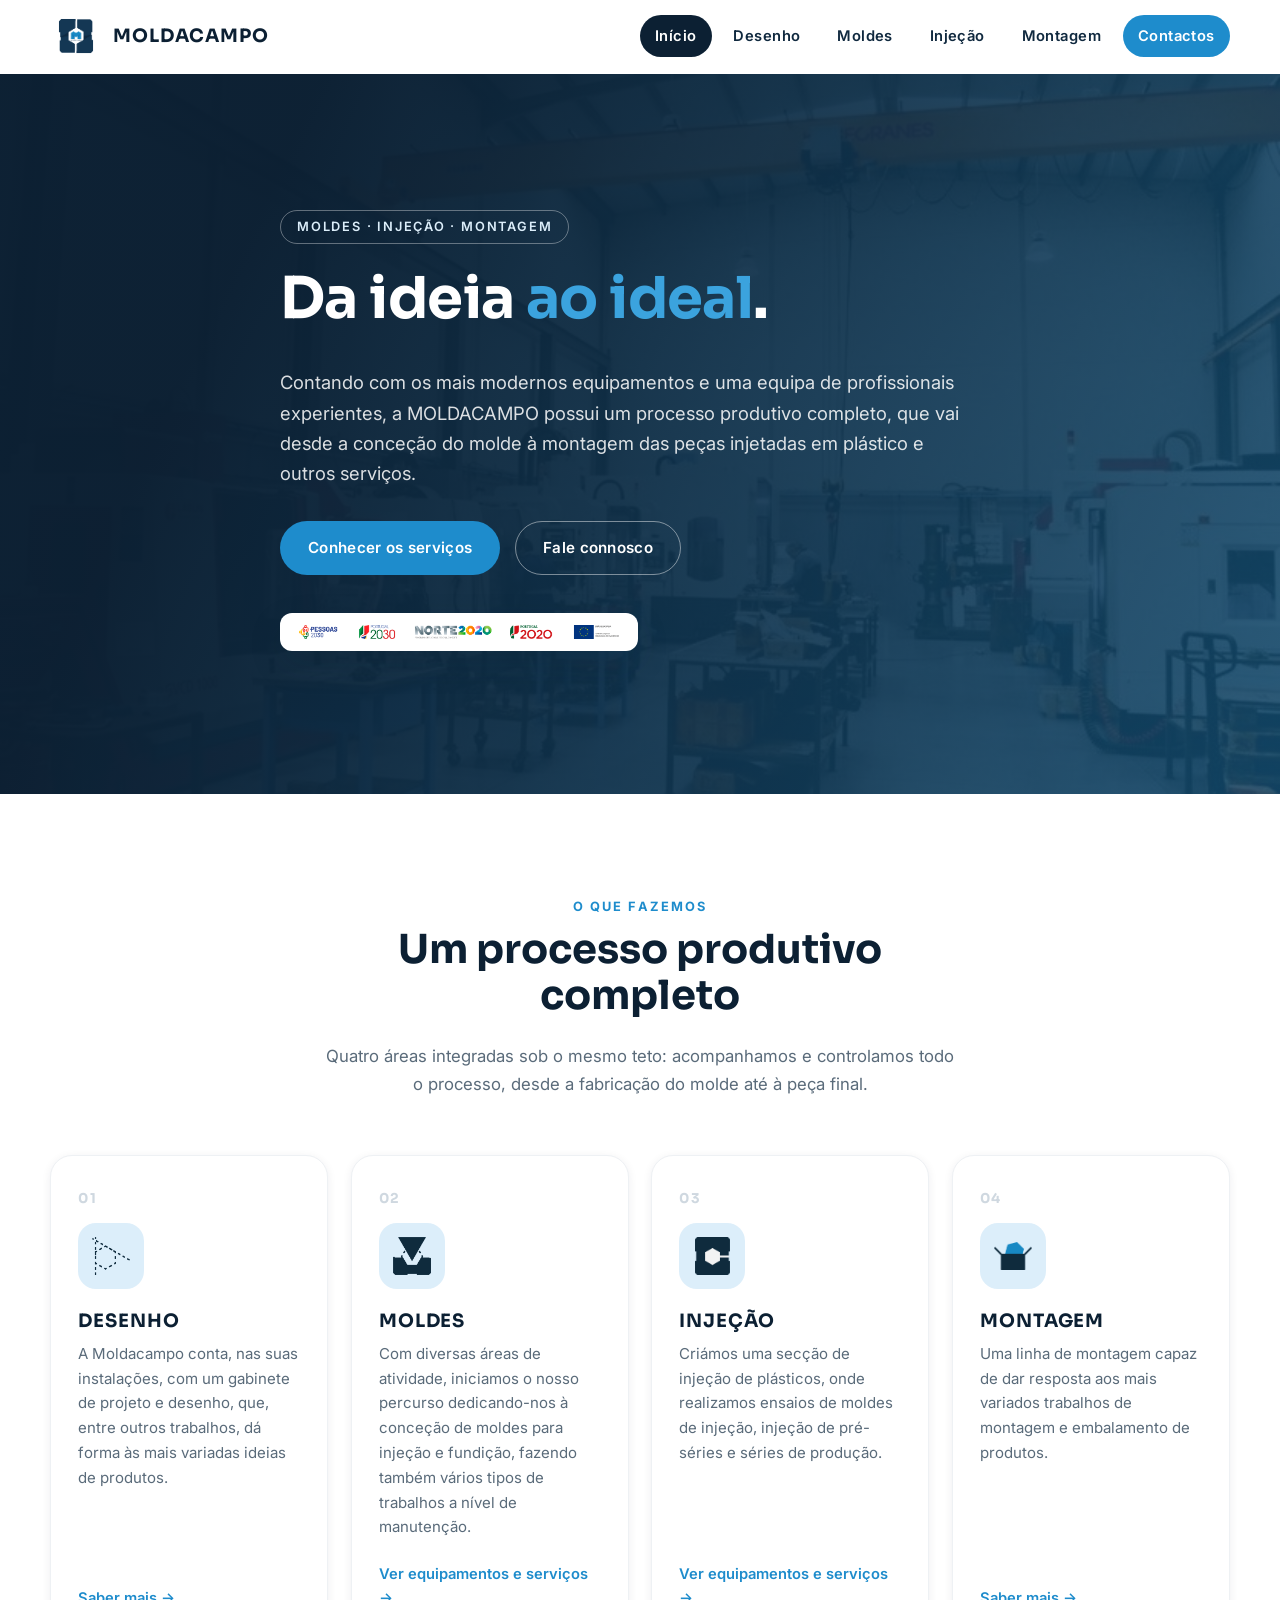
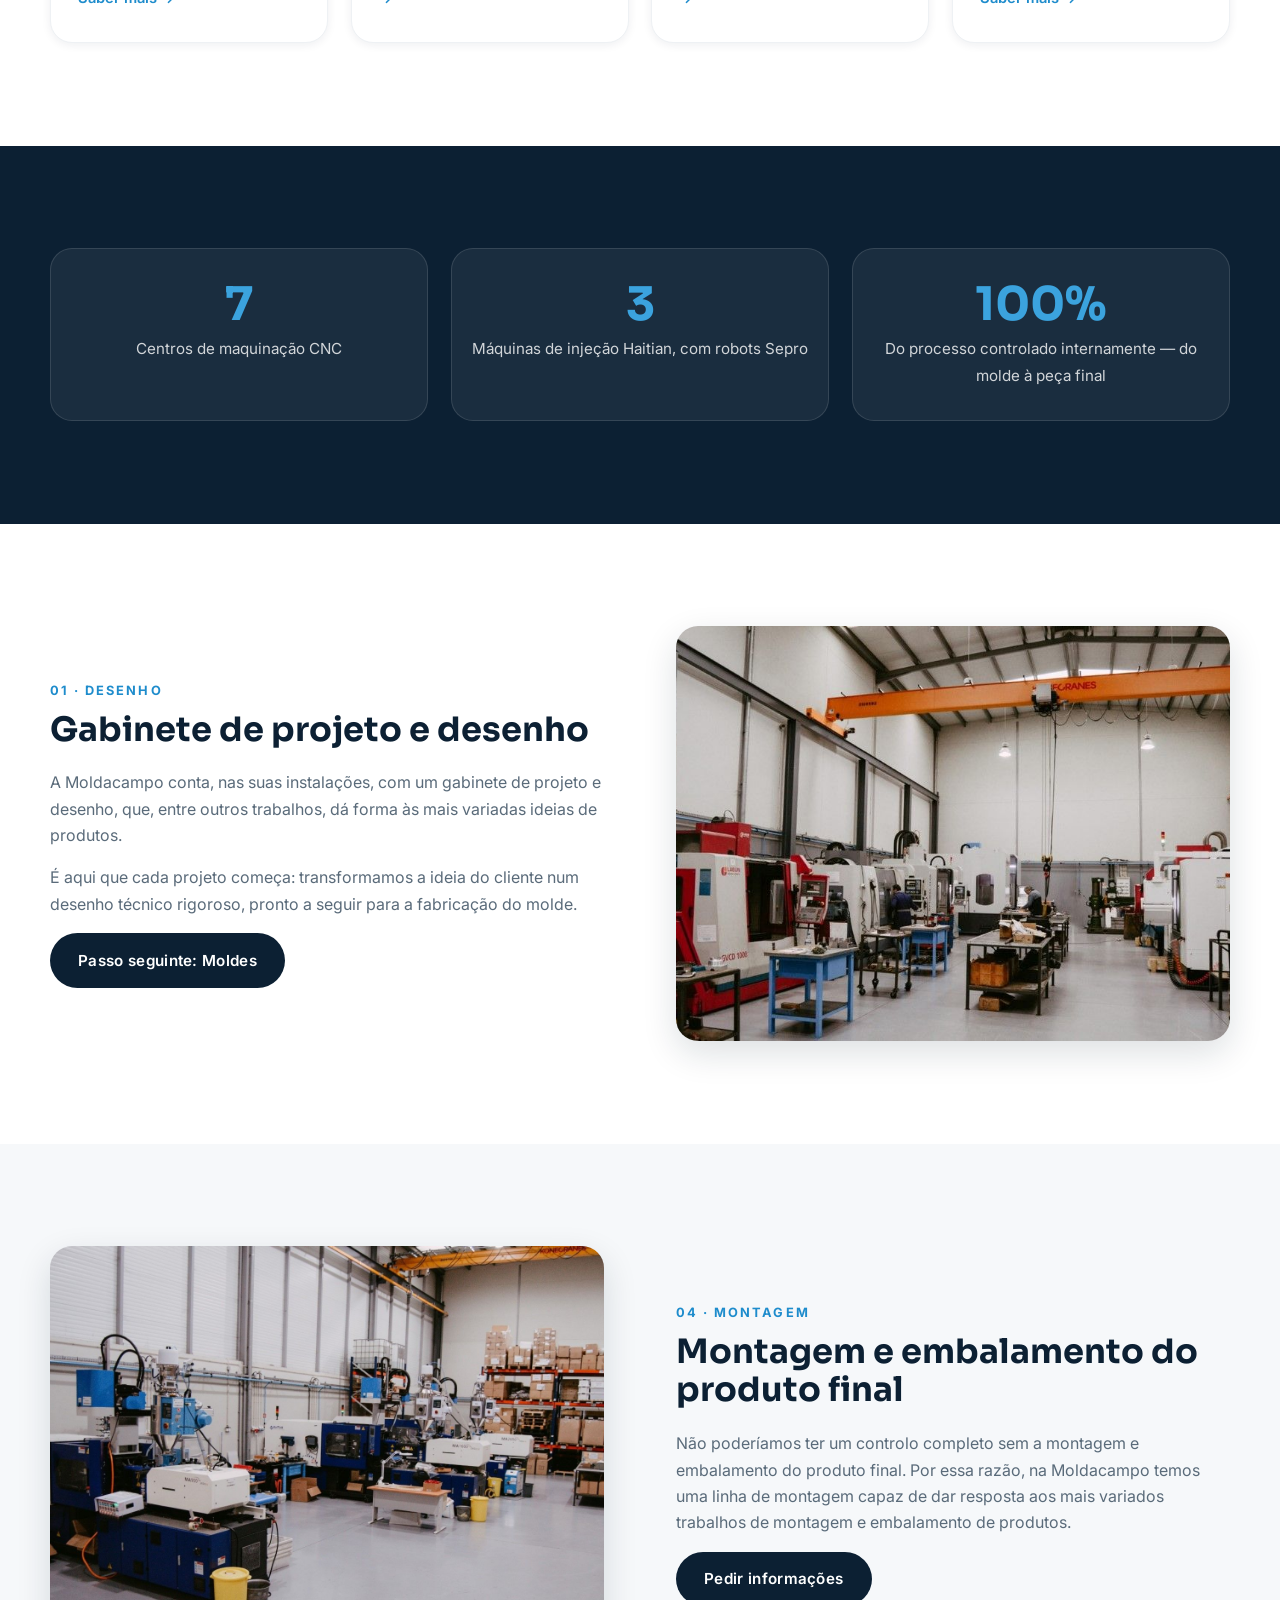
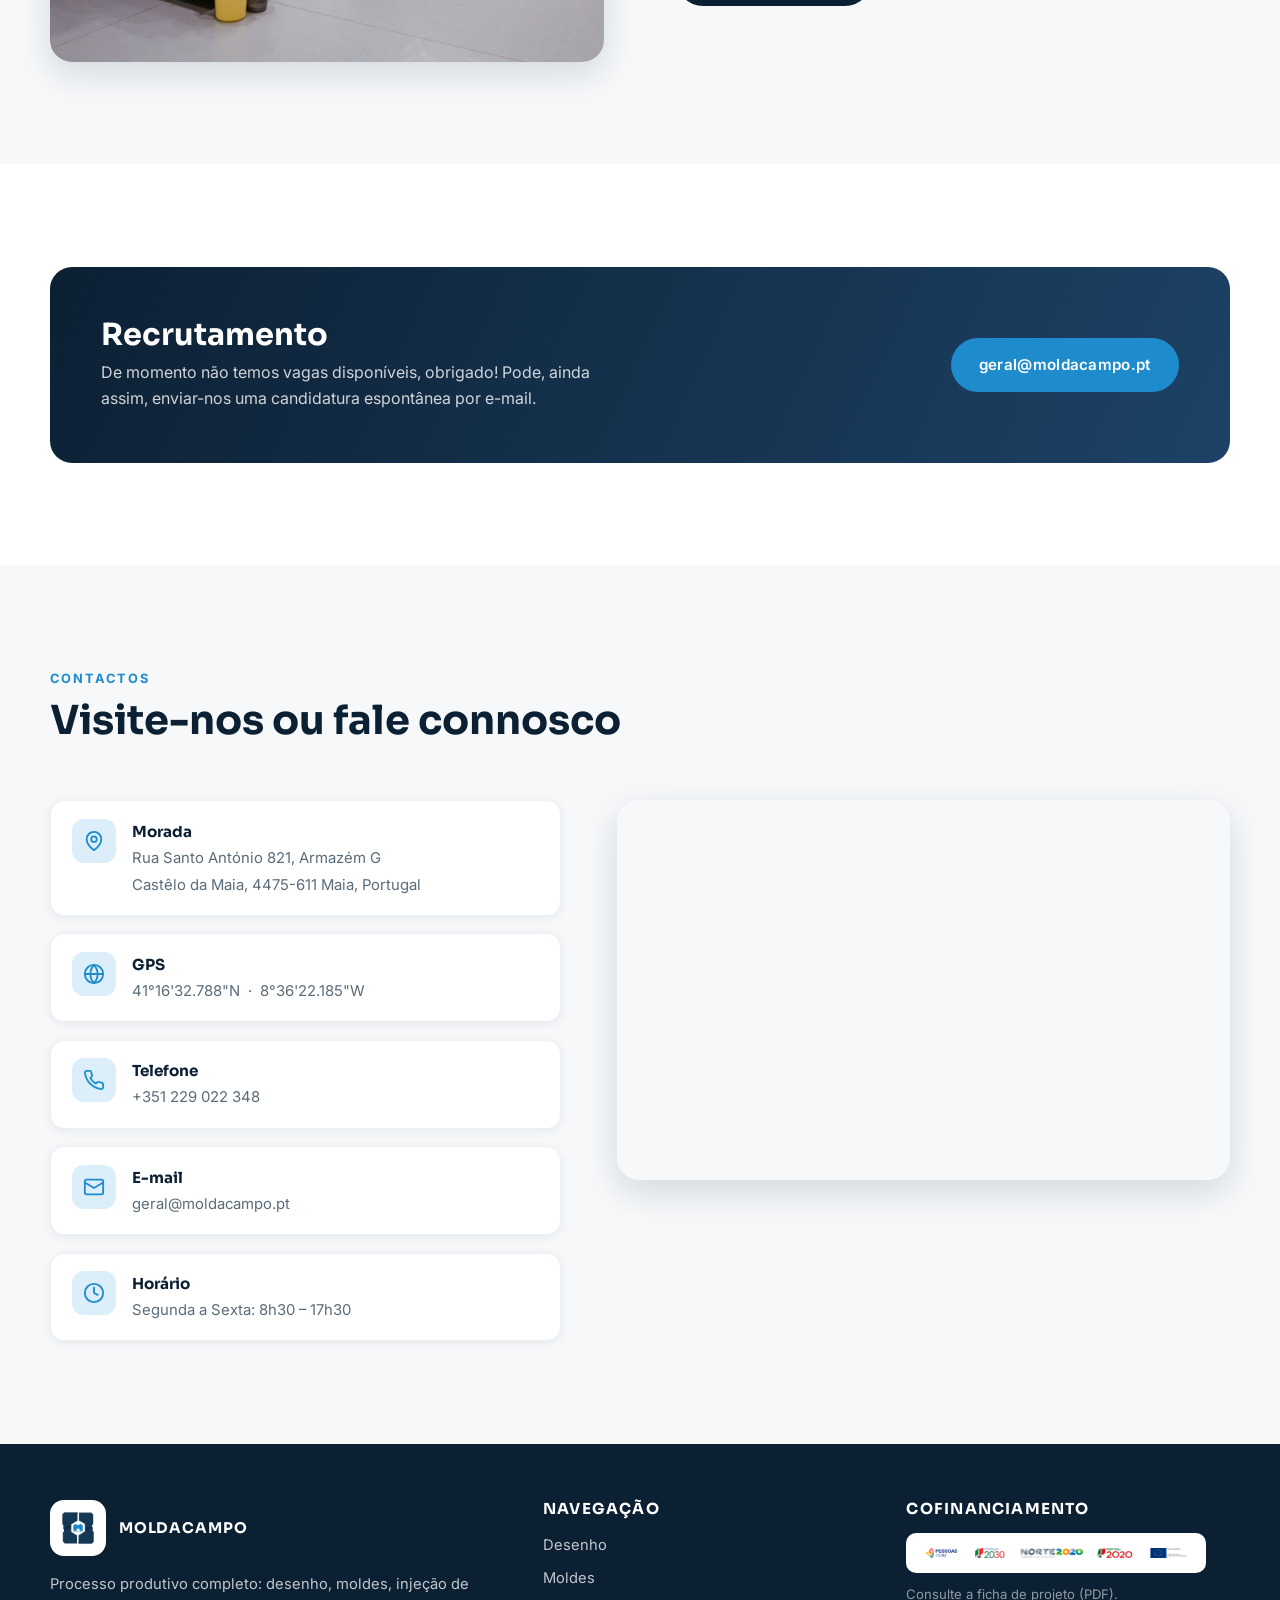
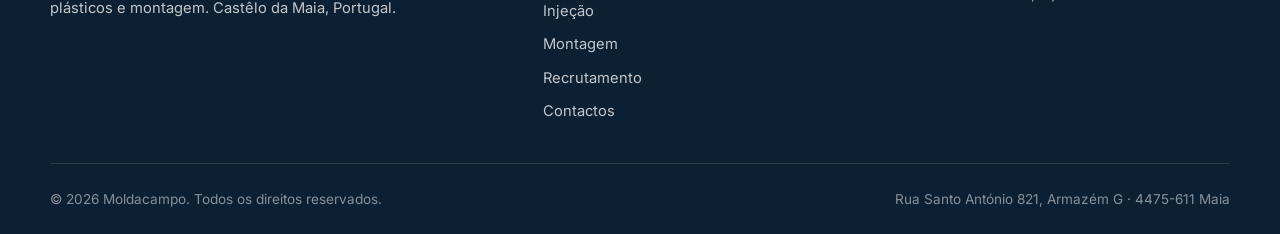
==== index.html @ 6c03815b "Versao moderna do site Moldacampo em HTML, CSS e JS Reconstrucao do site moldacampo.pt com design at" ====
<!DOCTYPE html>
<html lang="pt-PT">
<head>
    <meta charset="UTF-8">
    <meta name="viewport" content="width=device-width, initial-scale=1.0">
    <title>Moldacampo — Da Ideia ao Ideal | Moldes, Injeção de Plásticos e Montagem</title>
    <meta name="description" content="A Moldacampo possui um processo produtivo completo, que vai desde a conceção do molde à montagem das peças injetadas em plástico. Maia, Portugal.">
    <link rel="icon" type="image/png" href="assets/img/logo.png">
    <link rel="preconnect" href="https://fonts.googleapis.com">
    <link rel="preconnect" href="https://fonts.gstatic.com" crossorigin>
    <link href="https://fonts.googleapis.com/css2?family=Inter:wght@400;500;600&family=Sora:wght@600;700&display=swap" rel="stylesheet">
    <link rel="stylesheet" href="css/style.css">
</head>
<body>

<a class="skip-link" href="#conteudo">Saltar para o conteúdo</a>

<header class="site-header">
    <div class="container header-inner">
        <a class="brand" href="index.html">
            <img src="assets/img/logo.png" alt="Logótipo Moldacampo">
            <span>MOLDACAMPO</span>
        </a>

        <button class="nav-toggle" aria-expanded="false" aria-controls="menu-principal" aria-label="Abrir menu">
            <span></span><span></span><span></span>
        </button>

        <nav class="main-nav" id="menu-principal" aria-label="Navegação principal">
            <ul>
                <li><a href="index.html" class="is-active">Início</a></li>
                <li><a href="index.html#desenho">Desenho</a></li>
                <li><a href="moldes.html">Moldes</a></li>
                <li><a href="injecao.html">Injeção</a></li>
                <li><a href="index.html#montagem">Montagem</a></li>
                <li><a href="index.html#contactos" class="nav-cta">Contactos</a></li>
            </ul>
        </nav>
    </div>
</header>

<main id="conteudo">

    <!-- HERO -->
    <section class="hero hero--bg-moldes">
        <div class="container hero-inner">
            <span class="eyebrow">Moldes · Injeção · Montagem</span>
            <h1>Da ideia <span class="accent">ao ideal</span>.</h1>
            <p>Contando com os mais modernos equipamentos e uma equipa de profissionais experientes, a MOLDACAMPO possui um processo produtivo completo, que vai desde a conceção do molde à montagem das peças injetadas em plástico e outros serviços.</p>
            <div class="hero-actions">
                <a class="btn btn--primary" href="#servicos">Conhecer os serviços</a>
                <a class="btn btn--ghost" href="#contactos">Fale connosco</a>
            </div>
            <a class="hero-p2020" href="doc.pdf" target="_blank" rel="noopener">
                <img src="assets/img/portugal2020.png" alt="Portugal 2020, Norte 2020 e União Europeia — Fundo Europeu de Desenvolvimento Regional">
            </a>
        </div>
    </section>

    <!-- PILARES -->
    <section class="section" id="servicos">
        <div class="container">
            <div class="section-head center reveal">
                <span class="eyebrow">O que fazemos</span>
                <h2>Um processo produtivo completo</h2>
                <p>Quatro áreas integradas sob o mesmo teto: acompanhamos e controlamos todo o processo, desde a fabricação do molde até à peça final.</p>
            </div>

            <div class="pillars">
                <article class="pillar-card reveal">
                    <span class="pillar-num">01</span>
                    <div class="icon-wrap"><img src="assets/img/icon-desenho.png" alt=""></div>
                    <h3>Desenho</h3>
                    <p>A Moldacampo conta, nas suas instalações, com um gabinete de projeto e desenho, que, entre outros trabalhos, dá forma às mais variadas ideias de produtos.</p>
                    <a class="card-link" href="#desenho">Saber mais →</a>
                </article>

                <article class="pillar-card reveal">
                    <span class="pillar-num">02</span>
                    <div class="icon-wrap"><img src="assets/img/icon-moldes.png" alt=""></div>
                    <h3>Moldes</h3>
                    <p>Com diversas áreas de atividade, iniciamos o nosso percurso dedicando-nos à conceção de moldes para injeção e fundição, fazendo também vários tipos de trabalhos a nível de manutenção.</p>
                    <a class="card-link" href="moldes.html">Ver equipamentos e serviços →</a>
                </article>

                <article class="pillar-card reveal">
                    <span class="pillar-num">03</span>
                    <div class="icon-wrap"><img src="assets/img/icon-injecao.png" alt=""></div>
                    <h3>Injeção</h3>
                    <p>Criámos uma secção de injeção de plásticos, onde realizamos ensaios de moldes de injeção, injeção de pré-séries e séries de produção.</p>
                    <a class="card-link" href="injecao.html">Ver equipamentos e serviços →</a>
                </article>

                <article class="pillar-card reveal">
                    <span class="pillar-num">04</span>
                    <div class="icon-wrap"><img src="assets/img/icon-montagem.png" alt=""></div>
                    <h3>Montagem</h3>
                    <p>Uma linha de montagem capaz de dar resposta aos mais variados trabalhos de montagem e embalamento de produtos.</p>
                    <a class="card-link" href="#montagem">Saber mais →</a>
                </article>
            </div>
        </div>
    </section>

    <!-- NÚMEROS -->
    <section class="section section--navy">
        <div class="container">
            <div class="stats">
                <div class="stat reveal">
                    <span class="num">7</span>
                    <span class="label">Centros de maquinação CNC</span>
                </div>
                <div class="stat reveal">
                    <span class="num">3</span>
                    <span class="label">Máquinas de injeção Haitian, com robots Sepro</span>
                </div>
                <div class="stat reveal">
                    <span class="num">100%</span>
                    <span class="label">Do processo controlado internamente — do molde à peça final</span>
                </div>
            </div>
        </div>
    </section>

    <!-- DESENHO -->
    <section class="section" id="desenho">
        <div class="container split">
            <div class="split-content reveal">
                <span class="eyebrow">01 · Desenho</span>
                <h2>Gabinete de projeto e desenho</h2>
                <p>A Moldacampo conta, nas suas instalações, com um gabinete de projeto e desenho, que, entre outros trabalhos, dá forma às mais variadas ideias de produtos.</p>
                <p>É aqui que cada projeto começa: transformamos a ideia do cliente num desenho técnico rigoroso, pronto a seguir para a fabricação do molde.</p>
                <a class="btn btn--dark" href="moldes.html">Passo seguinte: Moldes</a>
            </div>
            <div class="split-media reveal">
                <img src="assets/img/fotomoldes.jpg" alt="Interior das instalações da Moldacampo, com centros de maquinação CNC">
            </div>
        </div>
    </section>

    <!-- MONTAGEM -->
    <section class="section section--grey" id="montagem">
        <div class="container split reverse">
            <div class="split-media reveal">
                <img src="assets/img/fotoinjecao.jpg" alt="Área de injeção e montagem da Moldacampo, com máquinas de injeção e zona de embalamento">
            </div>
            <div class="split-content reveal">
                <span class="eyebrow">04 · Montagem</span>
                <h2>Montagem e embalamento do produto final</h2>
                <p>Não poderíamos ter um controlo completo sem a montagem e embalamento do produto final. Por essa razão, na Moldacampo temos uma linha de montagem capaz de dar resposta aos mais variados trabalhos de montagem e embalamento de produtos.</p>
                <a class="btn btn--dark" href="#contactos">Pedir informações</a>
            </div>
        </div>
    </section>

    <!-- RECRUTAMENTO -->
    <section class="section" id="recrutamento">
        <div class="container">
            <div class="recruit-box reveal">
                <div>
                    <h2>Recrutamento</h2>
                    <p>De momento não temos vagas disponíveis, obrigado! Pode, ainda assim, enviar-nos uma candidatura espontânea por e-mail.</p>
                </div>
                <a class="btn btn--primary" href="mailto:geral@moldacampo.pt">geral@moldacampo.pt</a>
            </div>
        </div>
    </section>

    <!-- CONTACTOS -->
    <section class="section section--grey" id="contactos">
        <div class="container">
            <div class="section-head reveal">
                <span class="eyebrow">Contactos</span>
                <h2>Visite-nos ou fale connosco</h2>
            </div>

            <div class="contact-grid">
                <ul class="contact-list">
                    <li class="contact-item reveal">
                        <span class="ico" aria-hidden="true">
                            <svg viewBox="0 0 24 24" fill="none" stroke="currentColor" stroke-width="2" stroke-linecap="round" stroke-linejoin="round"><path d="M20 10c0 6-8 12-8 12s-8-6-8-12a8 8 0 0 1 16 0Z"/><circle cx="12" cy="10" r="3"/></svg>
                        </span>
                        <div>
                            <strong>Morada</strong>
                            <span>Rua Santo António 821, Armazém G<br>Castêlo da Maia, 4475-611 Maia, Portugal</span>
                        </div>
                    </li>
                    <li class="contact-item reveal">
                        <span class="ico" aria-hidden="true">
                            <svg viewBox="0 0 24 24" fill="none" stroke="currentColor" stroke-width="2" stroke-linecap="round" stroke-linejoin="round"><circle cx="12" cy="12" r="10"/><path d="M12 2a15.3 15.3 0 0 1 4 10 15.3 15.3 0 0 1-4 10 15.3 15.3 0 0 1-4-10 15.3 15.3 0 0 1 4-10Z"/><path d="M2 12h20"/></svg>
                        </span>
                        <div>
                            <strong>GPS</strong>
                            <span>41°16'32.788"N &nbsp;·&nbsp; 8°36'22.185"W</span>
                        </div>
                    </li>
                    <li class="contact-item reveal">
                        <span class="ico" aria-hidden="true">
                            <svg viewBox="0 0 24 24" fill="none" stroke="currentColor" stroke-width="2" stroke-linecap="round" stroke-linejoin="round"><path d="M22 16.92v3a2 2 0 0 1-2.18 2 19.79 19.79 0 0 1-8.63-3.07 19.5 19.5 0 0 1-6-6 19.79 19.79 0 0 1-3.07-8.67A2 2 0 0 1 4.11 2h3a2 2 0 0 1 2 1.72c.13.96.36 1.9.7 2.81a2 2 0 0 1-.45 2.11L8.09 9.91a16 16 0 0 0 6 6l1.27-1.27a2 2 0 0 1 2.11-.45c.91.34 1.85.57 2.81.7A2 2 0 0 1 22 16.92Z"/></svg>
                        </span>
                        <div>
                            <strong>Telefone</strong>
                            <a href="tel:+351229022348">+351 229 022 348</a>
                        </div>
                    </li>
                    <li class="contact-item reveal">
                        <span class="ico" aria-hidden="true">
                            <svg viewBox="0 0 24 24" fill="none" stroke="currentColor" stroke-width="2" stroke-linecap="round" stroke-linejoin="round"><rect x="2" y="4" width="20" height="16" rx="2"/><path d="m22 7-10 6L2 7"/></svg>
                        </span>
                        <div>
                            <strong>E-mail</strong>
                            <a href="mailto:geral@moldacampo.pt">geral@moldacampo.pt</a>
                        </div>
                    </li>
                    <li class="contact-item reveal">
                        <span class="ico" aria-hidden="true">
                            <svg viewBox="0 0 24 24" fill="none" stroke="currentColor" stroke-width="2" stroke-linecap="round" stroke-linejoin="round"><circle cx="12" cy="12" r="10"/><path d="M12 6v6l4 2"/></svg>
                        </span>
                        <div>
                            <strong>Horário</strong>
                            <span>Segunda a Sexta: 8h30 – 17h30</span>
                        </div>
                    </li>
                </ul>

                <div class="map-wrap reveal">
                    <iframe
                        src="https://www.google.com/maps?q=41.275774,-8.606163&z=16&output=embed"
                        title="Mapa com a localização da Moldacampo, em Castêlo da Maia"
                        loading="lazy"
                        referrerpolicy="no-referrer-when-downgrade"
                        allowfullscreen></iframe>
                </div>
            </div>
        </div>
    </section>

</main>

<footer class="site-footer">
    <div class="container">
        <div class="footer-grid">
            <div>
                <div class="footer-brand">
                    <img src="assets/img/logo.png" alt="Logótipo Moldacampo">
                    <span>MOLDACAMPO</span>
                </div>
                <p>Processo produtivo completo: desenho, moldes, injeção de plásticos e montagem. Castêlo da Maia, Portugal.</p>
            </div>

            <div>
                <h4>Navegação</h4>
                <ul>
                    <li><a href="index.html#desenho">Desenho</a></li>
                    <li><a href="moldes.html">Moldes</a></li>
                    <li><a href="injecao.html">Injeção</a></li>
                    <li><a href="index.html#montagem">Montagem</a></li>
                    <li><a href="index.html#recrutamento">Recrutamento</a></li>
                    <li><a href="index.html#contactos">Contactos</a></li>
                </ul>
            </div>

            <div class="footer-p2020">
                <h4>Cofinanciamento</h4>
                <a href="doc.pdf" target="_blank" rel="noopener">
                    <img src="assets/img/portugal2020.png" alt="Portugal 2020, Norte 2020 e União Europeia — Fundo Europeu de Desenvolvimento Regional">
                </a>
                <p>Consulte a ficha de projeto (PDF).</p>
            </div>
        </div>

        <div class="footer-bottom">
            <span>© <span id="ano">2026</span> Moldacampo. Todos os direitos reservados.</span>
            <span>Rua Santo António 821, Armazém G · 4475-611 Maia</span>
        </div>
    </div>
</footer>

<script src="js/main.js"></script>
</body>
</html>
---- css/style.css ----
/* ============================================================
   MOLDACAMPO — style.css
   Paleta baseada no logótipo: azul-marinho + azul
   ============================================================ */

:root {
    --navy-900: #0c2033;
    --navy-800: #10293f;
    --navy-700: #16344e;
    --navy-600: #1d4266;
    --blue-500: #1e8ccc;
    --blue-400: #3ba3de;
    --blue-100: #dceefa;
    --grey-50: #f6f8fa;
    --grey-100: #eef1f4;
    --grey-300: #cfd8e0;
    --grey-600: #5a6b7a;
    --white: #ffffff;

    --font-body: "Inter", system-ui, -apple-system, "Segoe UI", sans-serif;
    --font-heading: "Sora", var(--font-body);

    --container: 1180px;
    --radius: 14px;
    --radius-lg: 22px;
    --shadow-sm: 0 2px 10px rgba(12, 32, 51, 0.07);
    --shadow-md: 0 12px 34px rgba(12, 32, 51, 0.14);
    --transition: 0.25s ease;
}

*, *::before, *::after { box-sizing: border-box; }

html { scroll-behavior: smooth; }

body {
    margin: 0;
    font-family: var(--font-body);
    font-size: 1rem;
    line-height: 1.65;
    color: var(--navy-800);
    background: var(--white);
    -webkit-font-smoothing: antialiased;
}

img { max-width: 100%; display: block; }

a { color: var(--blue-500); text-decoration: none; }

h1, h2, h3, h4 {
    font-family: var(--font-heading);
    line-height: 1.15;
    margin: 0 0 0.6em;
    color: var(--navy-900);
    font-weight: 700;
}

p { margin: 0 0 1em; }

.container {
    width: min(var(--container), 100% - 2.5rem);
    margin-inline: auto;
}

/* Acessibilidade */
.skip-link {
    position: absolute;
    inset-block-start: -100px;
    inset-inline-start: 1rem;
    background: var(--navy-900);
    color: var(--white);
    padding: 0.6rem 1.2rem;
    border-radius: 0 0 10px 10px;
    z-index: 200;
    transition: var(--transition);
}
.skip-link:focus { inset-block-start: 0; }

.visually-hidden {
    position: absolute;
    width: 1px; height: 1px;
    margin: -1px; padding: 0;
    overflow: hidden;
    clip: rect(0 0 0 0);
    white-space: nowrap;
    border: 0;
}

/* ============================================================
   Header
   ============================================================ */
.site-header {
    position: sticky;
    inset-block-start: 0;
    z-index: 100;
    background: rgba(255, 255, 255, 0.92);
    backdrop-filter: blur(12px);
    -webkit-backdrop-filter: blur(12px);
    border-block-end: 1px solid transparent;
    transition: var(--transition);
}
.site-header.is-scrolled {
    border-block-end-color: var(--grey-100);
    box-shadow: var(--shadow-sm);
}

.header-inner {
    display: flex;
    align-items: center;
    justify-content: space-between;
    gap: 1.5rem;
    padding-block: 0.65rem;
}

.brand {
    display: flex;
    align-items: center;
    gap: 0.7rem;
    font-family: var(--font-heading);
    font-weight: 700;
    font-size: 1.15rem;
    letter-spacing: 0.06em;
    color: var(--navy-900);
}
.brand img { width: 52px; height: 52px; }

.main-nav ul {
    display: flex;
    align-items: center;
    gap: 0.4rem;
    list-style: none;
    margin: 0;
    padding: 0;
}

.main-nav a {
    display: block;
    padding: 0.55rem 0.95rem;
    border-radius: 999px;
    font-weight: 600;
    font-size: 0.92rem;
    letter-spacing: 0.03em;
    color: var(--navy-800);
    transition: var(--transition);
}
.main-nav a:hover { background: var(--grey-100); color: var(--navy-900); }
.main-nav a.is-active { background: var(--navy-900); color: var(--white); }
.main-nav a.nav-cta {
    background: var(--blue-500);
    color: var(--white);
}
.main-nav a.nav-cta:hover { background: var(--blue-400); }

.nav-toggle {
    display: none;
    flex-direction: column;
    justify-content: center;
    gap: 5px;
    width: 44px;
    height: 44px;
    padding: 0 10px;
    background: none;
    border: 1px solid var(--grey-300);
    border-radius: 10px;
    cursor: pointer;
}
.nav-toggle span {
    display: block;
    height: 2px;
    background: var(--navy-900);
    border-radius: 2px;
    transition: var(--transition);
}
.nav-toggle[aria-expanded="true"] span:nth-child(1) { transform: translateY(7px) rotate(45deg); }
.nav-toggle[aria-expanded="true"] span:nth-child(2) { opacity: 0; }
.nav-toggle[aria-expanded="true"] span:nth-child(3) { transform: translateY(-7px) rotate(-45deg); }

/* ============================================================
   Hero
   ============================================================ */
.hero {
    position: relative;
    color: var(--white);
    background: var(--navy-900);
    overflow: hidden;
}
.hero::before {
    content: "";
    position: absolute;
    inset: 0;
    background-size: cover;
    background-position: center;
    opacity: 0.22;
}
.hero--bg-moldes::before { background-image: url("../assets/img/fotomoldes.jpg"); }
.hero--bg-injecao::before { background-image: url("../assets/img/fotoinjecao.jpg"); }
.hero::after {
    content: "";
    position: absolute;
    inset: 0;
    background: linear-gradient(115deg, rgba(12, 32, 51, 0.96) 20%, rgba(30, 140, 204, 0.35) 100%);
}

.hero-inner {
    position: relative;
    z-index: 1;
    padding-block: clamp(4.5rem, 12vw, 8.5rem);
    max-width: 720px;
}

.hero .eyebrow {
    display: inline-block;
    padding: 0.35rem 1rem;
    border: 1px solid rgba(255, 255, 255, 0.35);
    border-radius: 999px;
    font-size: 0.8rem;
    font-weight: 600;
    letter-spacing: 0.14em;
    text-transform: uppercase;
    color: var(--blue-100);
    margin-block-end: 1.4rem;
}

.hero h1 {
    color: var(--white);
    font-size: clamp(2.2rem, 5.5vw, 3.6rem);
    letter-spacing: -0.01em;
}
.hero h1 .accent { color: var(--blue-400); }

.hero p {
    font-size: clamp(1rem, 1.6vw, 1.15rem);
    color: rgba(255, 255, 255, 0.85);
    max-width: 58ch;
}

.hero-actions {
    display: flex;
    flex-wrap: wrap;
    gap: 0.9rem;
    margin-block-start: 2rem;
}

.hero-p2020 {
    display: inline-block;
    margin-block-start: 2.4rem;
    background: var(--white);
    padding: 0.75rem 1.2rem;
    border-radius: 12px;
    box-shadow: var(--shadow-md);
    transition: var(--transition);
}
.hero-p2020:hover { transform: translateY(-2px); }
.hero-p2020 img { width: 320px; max-width: 100%; }

/* Hero interno (subpáginas) */
.hero--sub .hero-inner { padding-block: clamp(3.5rem, 9vw, 6rem); }

/* Botões */
.btn {
    display: inline-flex;
    align-items: center;
    gap: 0.5rem;
    padding: 0.85rem 1.7rem;
    border-radius: 999px;
    font-weight: 600;
    font-size: 0.95rem;
    letter-spacing: 0.02em;
    transition: var(--transition);
    border: 1px solid transparent;
}
.btn--primary { background: var(--blue-500); color: var(--white); }
.btn--primary:hover { background: var(--blue-400); transform: translateY(-2px); }
.btn--ghost {
    border-color: rgba(255, 255, 255, 0.45);
    color: var(--white);
}
.btn--ghost:hover { background: rgba(255, 255, 255, 0.12); }
.btn--dark { background: var(--navy-900); color: var(--white); }
.btn--dark:hover { background: var(--navy-700); transform: translateY(-2px); }

/* ============================================================
   Secções
   ============================================================ */
.section { padding-block: clamp(3.5rem, 8vw, 6.5rem); }
.section--grey { background: var(--grey-50); }
.section--navy { background: var(--navy-900); color: var(--white); }
.section--navy h2, .section--navy h3 { color: var(--white); }

.section-head {
    max-width: 640px;
    margin-block-end: clamp(2rem, 5vw, 3.5rem);
}
.section-head.center { margin-inline: auto; text-align: center; }

.section-head .eyebrow {
    display: block;
    font-size: 0.8rem;
    font-weight: 700;
    letter-spacing: 0.16em;
    text-transform: uppercase;
    color: var(--blue-500);
    margin-block-end: 0.6rem;
}

.section-head h2 { font-size: clamp(1.7rem, 3.6vw, 2.5rem); }
.section-head p { color: var(--grey-600); font-size: 1.05rem; }
.section--navy .section-head p { color: rgba(255, 255, 255, 0.75); }

/* ============================================================
   Pilares (Da Ideia ao Ideal)
   ============================================================ */
.pillars {
    display: grid;
    grid-template-columns: repeat(4, 1fr);
    gap: 1.4rem;
}

.pillar-card {
    display: flex;
    flex-direction: column;
    background: var(--white);
    border: 1px solid var(--grey-100);
    border-radius: var(--radius-lg);
    padding: 2rem 1.7rem;
    box-shadow: var(--shadow-sm);
    transition: var(--transition);
}
.pillar-card:hover {
    transform: translateY(-6px);
    box-shadow: var(--shadow-md);
    border-color: var(--blue-100);
}

.pillar-card .icon-wrap {
    display: grid;
    place-items: center;
    width: 66px;
    height: 66px;
    border-radius: 18px;
    background: var(--blue-100);
    margin-block-end: 1.3rem;
}
.pillar-card .icon-wrap img { width: 38px; height: 38px; object-fit: contain; }

.pillar-card h3 {
    font-size: 1.15rem;
    letter-spacing: 0.05em;
    text-transform: uppercase;
}

.pillar-card p {
    font-size: 0.94rem;
    color: var(--grey-600);
    flex-grow: 1;
}

.pillar-card .card-link {
    font-weight: 600;
    font-size: 0.92rem;
    color: var(--blue-500);
    margin-block-start: 0.4rem;
}
.pillar-card .card-link:hover { color: var(--navy-900); }

.pillar-num {
    font-family: var(--font-heading);
    font-size: 0.85rem;
    font-weight: 700;
    color: var(--grey-300);
    letter-spacing: 0.1em;
    margin-block-end: 0.8rem;
}

/* ============================================================
   Split (texto + imagem)
   ============================================================ */
.split {
    display: grid;
    grid-template-columns: 1fr 1fr;
    gap: clamp(2rem, 6vw, 4.5rem);
    align-items: center;
}
.split.reverse .split-media { order: -1; }

.split-media {
    border-radius: var(--radius-lg);
    overflow: hidden;
    box-shadow: var(--shadow-md);
}
.split-media img {
    width: 100%;
    height: 100%;
    object-fit: cover;
    aspect-ratio: 4 / 3;
}
.split-media--contain {
    background: var(--white);
    border: 1px solid var(--grey-100);
    padding: 1.5rem;
    box-shadow: var(--shadow-sm);
}
.split-media--contain img { object-fit: contain; aspect-ratio: auto; }

.split-content .eyebrow {
    display: block;
    font-size: 0.8rem;
    font-weight: 700;
    letter-spacing: 0.16em;
    text-transform: uppercase;
    color: var(--blue-500);
    margin-block-end: 0.6rem;
}
.split-content h2, .split-content h3 { font-size: clamp(1.5rem, 3vw, 2.1rem); }
.split-content p { color: var(--grey-600); }

/* ============================================================
   Números / destaques
   ============================================================ */
.stats {
    display: grid;
    grid-template-columns: repeat(3, 1fr);
    gap: 1.4rem;
    text-align: center;
}

.stat {
    padding: 2rem 1.2rem;
    border-radius: var(--radius-lg);
    background: rgba(255, 255, 255, 0.06);
    border: 1px solid rgba(255, 255, 255, 0.12);
}
.stat .num {
    font-family: var(--font-heading);
    font-size: clamp(2rem, 4.5vw, 2.9rem);
    font-weight: 700;
    color: var(--blue-400);
    display: block;
    line-height: 1;
    margin-block-end: 0.5rem;
}
.stat .label {
    font-size: 0.95rem;
    color: rgba(255, 255, 255, 0.8);
}

/* ============================================================
   Listas de equipamentos
   ============================================================ */
.equip-grid {
    display: grid;
    grid-template-columns: repeat(3, 1fr);
    gap: 1rem;
}

.equip-item {
    display: flex;
    align-items: center;
    gap: 0.9rem;
    background: var(--white);
    border: 1px solid var(--grey-100);
    border-radius: var(--radius);
    padding: 1rem 1.2rem;
    box-shadow: var(--shadow-sm);
    transition: var(--transition);
}
.equip-item:hover { border-color: var(--blue-100); transform: translateY(-3px); }

.equip-item .qty {
    flex-shrink: 0;
    display: grid;
    place-items: center;
    width: 42px;
    height: 42px;
    border-radius: 12px;
    background: var(--navy-900);
    color: var(--white);
    font-family: var(--font-heading);
    font-weight: 700;
    font-size: 1rem;
}

.equip-item .name {
    font-weight: 600;
    font-size: 0.93rem;
    color: var(--navy-800);
}

/* Galeria de máquinas */
.machine-gallery {
    display: grid;
    grid-template-columns: repeat(3, 1fr);
    gap: 1.4rem;
}

.machine-card {
    background: var(--white);
    border: 1px solid var(--grey-100);
    border-radius: var(--radius-lg);
    overflow: hidden;
    box-shadow: var(--shadow-sm);
    transition: var(--transition);
    display: flex;
    flex-direction: column;
}
.machine-card:hover { transform: translateY(-5px); box-shadow: var(--shadow-md); }

.machine-card .media {
    background: var(--grey-50);
    padding: 1.4rem;
    display: grid;
    place-items: center;
    min-height: 220px;
}
.machine-card .media img { max-height: 200px; object-fit: contain; }

.machine-card .body { padding: 1.3rem 1.5rem 1.6rem; }
.machine-card h3 { font-size: 1.05rem; margin-block-end: 0.35rem; }
.machine-card p { font-size: 0.9rem; color: var(--grey-600); margin: 0; }

/* ============================================================
   Recrutamento
   ============================================================ */
.recruit-box {
    display: flex;
    align-items: center;
    justify-content: space-between;
    gap: 2rem;
    flex-wrap: wrap;
    background: linear-gradient(115deg, var(--navy-900), var(--navy-600));
    color: var(--white);
    border-radius: var(--radius-lg);
    padding: clamp(2rem, 5vw, 3.2rem);
}
.recruit-box h2 { color: var(--white); font-size: clamp(1.4rem, 2.8vw, 1.9rem); margin-block-end: 0.4rem; }
.recruit-box p { color: rgba(255, 255, 255, 0.8); margin: 0; max-width: 52ch; }

/* ============================================================
   Contactos
   ============================================================ */
.contact-grid {
    display: grid;
    grid-template-columns: 1fr 1.2fr;
    gap: clamp(2rem, 5vw, 3.5rem);
    align-items: start;
}

.contact-list {
    display: grid;
    gap: 1.1rem;
    list-style: none;
    margin: 0;
    padding: 0;
}

.contact-item {
    display: flex;
    gap: 1rem;
    align-items: flex-start;
    background: var(--white);
    border: 1px solid var(--grey-100);
    border-radius: var(--radius);
    padding: 1.1rem 1.3rem;
    box-shadow: var(--shadow-sm);
}

.contact-item .ico {
    flex-shrink: 0;
    display: grid;
    place-items: center;
    width: 44px;
    height: 44px;
    border-radius: 12px;
    background: var(--blue-100);
    color: var(--blue-500);
}
.contact-item .ico svg { width: 22px; height: 22px; }

.contact-item strong {
    display: block;
    font-family: var(--font-heading);
    font-size: 0.95rem;
    color: var(--navy-900);
}
.contact-item span, .contact-item a { font-size: 0.93rem; color: var(--grey-600); }
.contact-item a:hover { color: var(--blue-500); }

.map-wrap {
    border-radius: var(--radius-lg);
    overflow: hidden;
    box-shadow: var(--shadow-md);
    min-height: 380px;
}
.map-wrap iframe {
    width: 100%;
    height: 100%;
    min-height: 380px;
    border: 0;
    display: block;
}

/* ============================================================
   CTA entre páginas
   ============================================================ */
.next-steps {
    display: grid;
    grid-template-columns: repeat(2, 1fr);
    gap: 1.4rem;
}
.next-card {
    display: flex;
    align-items: center;
    justify-content: space-between;
    gap: 1rem;
    background: rgba(255, 255, 255, 0.06);
    border: 1px solid rgba(255, 255, 255, 0.14);
    border-radius: var(--radius-lg);
    padding: 1.6rem 1.8rem;
    color: var(--white);
    transition: var(--transition);
}
.next-card:hover { background: rgba(255, 255, 255, 0.12); transform: translateY(-3px); }
.next-card h3 { color: var(--white); font-size: 1.1rem; margin: 0 0 0.2rem; }
.next-card p { color: rgba(255, 255, 255, 0.7); font-size: 0.9rem; margin: 0; }
.next-card .arrow { font-size: 1.4rem; color: var(--blue-400); }

/* ============================================================
   Footer
   ============================================================ */
.site-footer {
    background: var(--navy-900);
    color: rgba(255, 255, 255, 0.75);
    padding-block: 3.5rem 1.5rem;
    font-size: 0.92rem;
}

.footer-grid {
    display: grid;
    grid-template-columns: 1.4fr 1fr 1fr;
    gap: 2.5rem;
    padding-block-end: 2.5rem;
    border-block-end: 1px solid rgba(255, 255, 255, 0.12);
}

.footer-brand {
    display: flex;
    align-items: center;
    gap: 0.8rem;
    font-family: var(--font-heading);
    font-weight: 700;
    letter-spacing: 0.06em;
    color: var(--white);
    margin-block-end: 1rem;
}
.footer-brand img { width: 56px; height: 56px; background: var(--white); border-radius: 14px; padding: 4px; }

.site-footer h4 {
    color: var(--white);
    font-size: 0.95rem;
    letter-spacing: 0.08em;
    text-transform: uppercase;
    margin-block-end: 1rem;
}

.site-footer ul { list-style: none; margin: 0; padding: 0; display: grid; gap: 0.55rem; }
.site-footer ul a { color: rgba(255, 255, 255, 0.75); transition: var(--transition); }
.site-footer ul a:hover { color: var(--blue-400); }

.footer-p2020 img { width: 300px; max-width: 100%; background: var(--white); padding: 0.9rem 1.2rem; border-radius: 10px; }
.footer-p2020 p { font-size: 0.82rem; color: rgba(255, 255, 255, 0.55); margin-block-start: 0.7rem; }

.footer-bottom {
    display: flex;
    justify-content: space-between;
    flex-wrap: wrap;
    gap: 0.6rem;
    padding-block-start: 1.5rem;
    font-size: 0.85rem;
    color: rgba(255, 255, 255, 0.5);
}

/* ============================================================
   Animações de entrada
   ============================================================ */
.reveal {
    opacity: 0;
    transform: translateY(26px);
    transition: opacity 0.7s ease, transform 0.7s ease;
}
.reveal.is-visible { opacity: 1; transform: none; }

@media (prefers-reduced-motion: reduce) {
    html { scroll-behavior: auto; }
    .reveal { opacity: 1; transform: none; transition: none; }
}

/* ============================================================
   Responsivo
   ============================================================ */
@media (max-width: 991px) {
    .pillars { grid-template-columns: repeat(2, 1fr); }
    .machine-gallery { grid-template-columns: repeat(2, 1fr); }
    .equip-grid { grid-template-columns: repeat(2, 1fr); }
    .split { grid-template-columns: 1fr; }
    .split.reverse .split-media { order: 0; }
    .contact-grid { grid-template-columns: 1fr; }
    .footer-grid { grid-template-columns: 1fr 1fr; }

    .nav-toggle { display: flex; }
    .main-nav {
        position: absolute;
        inset-inline: 0;
        inset-block-start: 100%;
        background: var(--white);
        border-block-end: 1px solid var(--grey-100);
        box-shadow: var(--shadow-md);
        display: none;
    }
    .main-nav.is-open { display: block; }
    .main-nav ul {
        flex-direction: column;
        align-items: stretch;
        padding: 1rem 1.25rem 1.4rem;
        gap: 0.3rem;
    }
    .main-nav a { border-radius: 10px; padding: 0.8rem 1rem; }
}

@media (max-width: 640px) {
    .pillars { grid-template-columns: 1fr; }
    .machine-gallery { grid-template-columns: 1fr; }
    .equip-grid { grid-template-columns: 1fr; }
    .stats { grid-template-columns: 1fr; }
    .next-steps { grid-template-columns: 1fr; }
    .footer-grid { grid-template-columns: 1fr; }
    .hero-actions .btn { width: 100%; justify-content: center; }
}
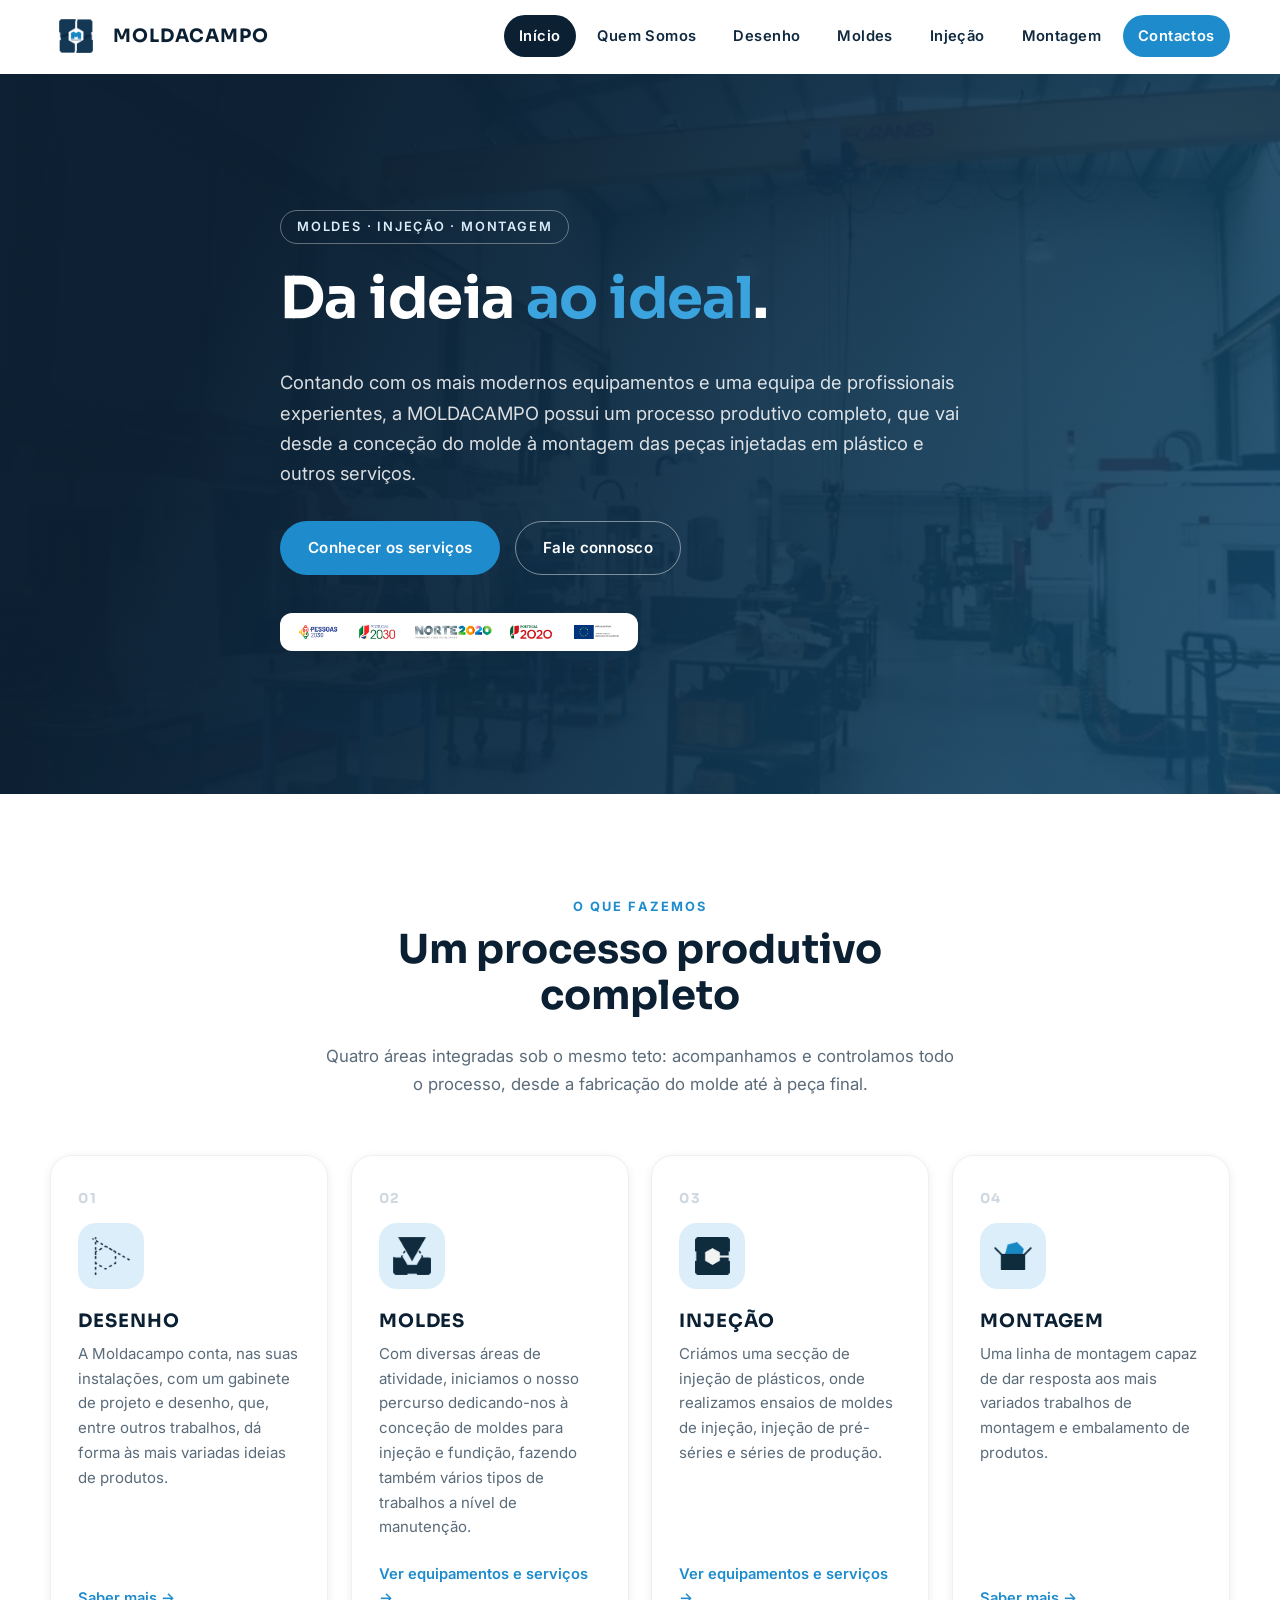
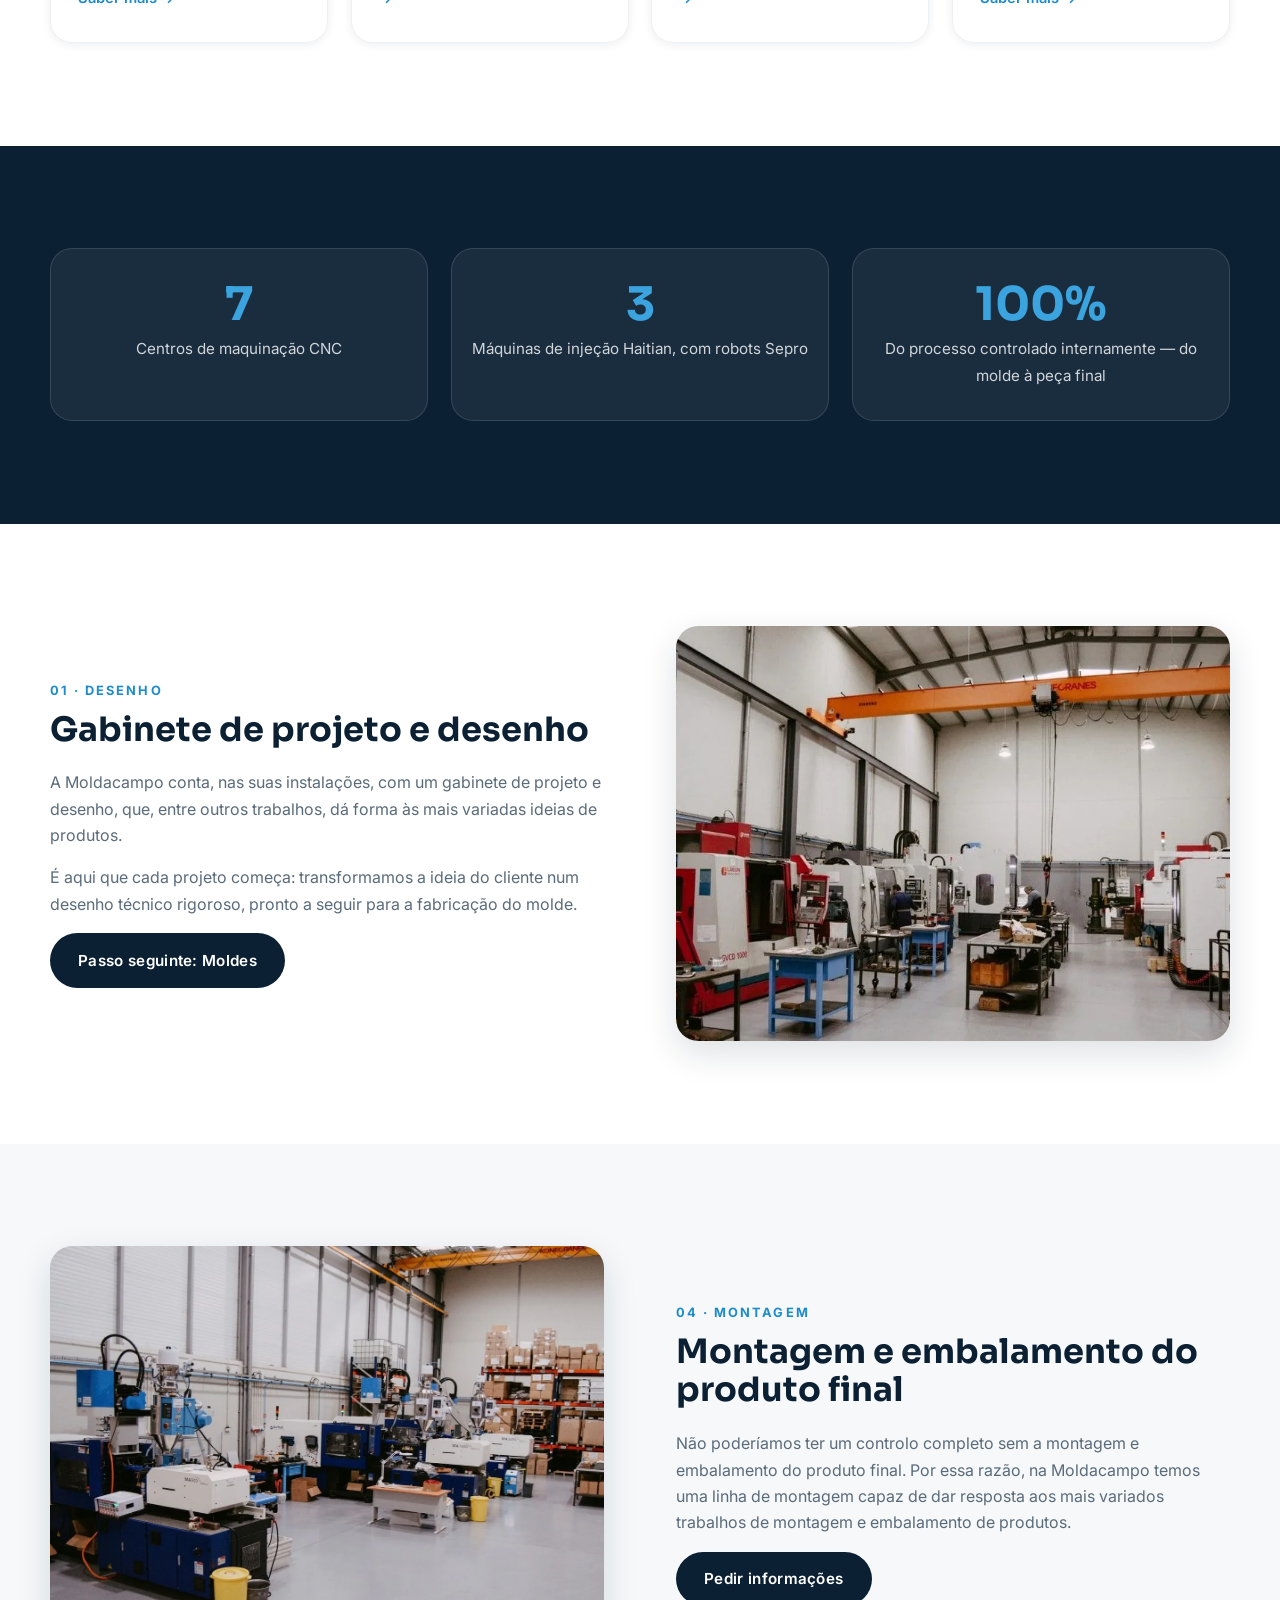
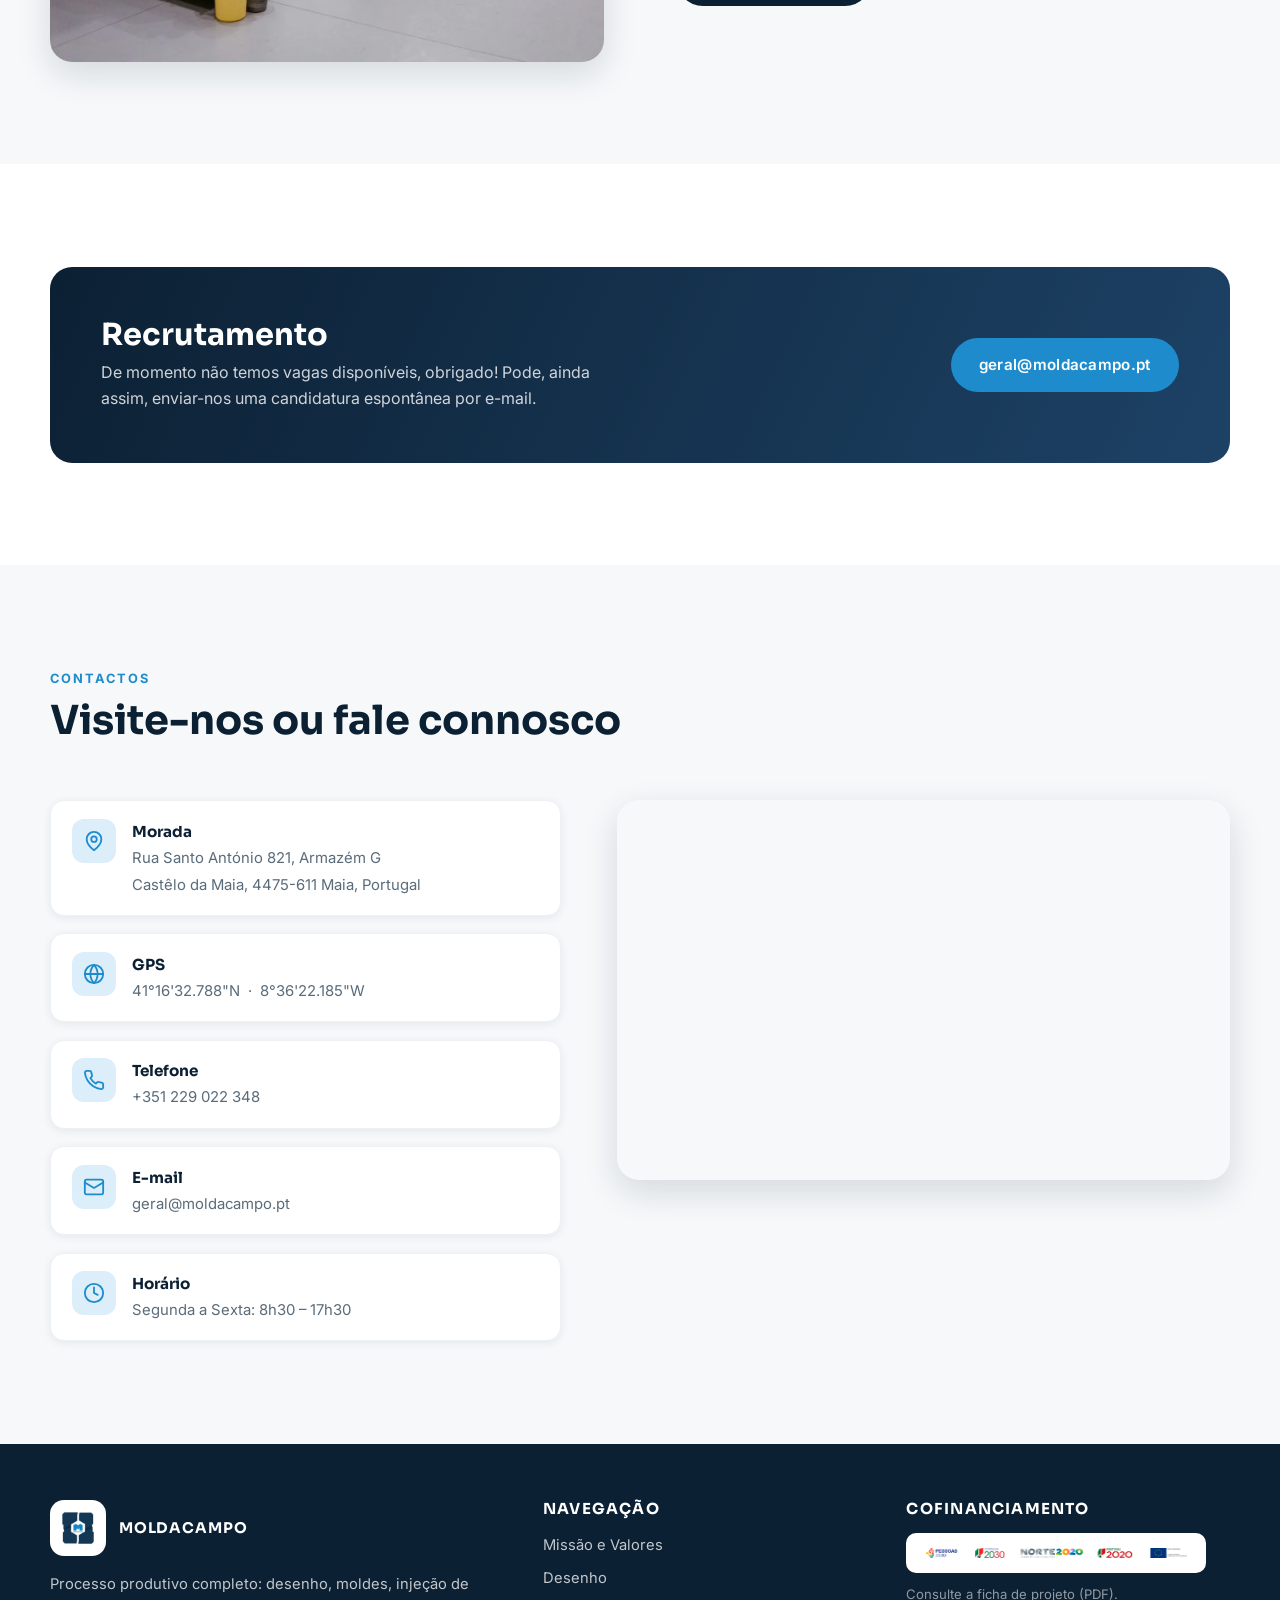
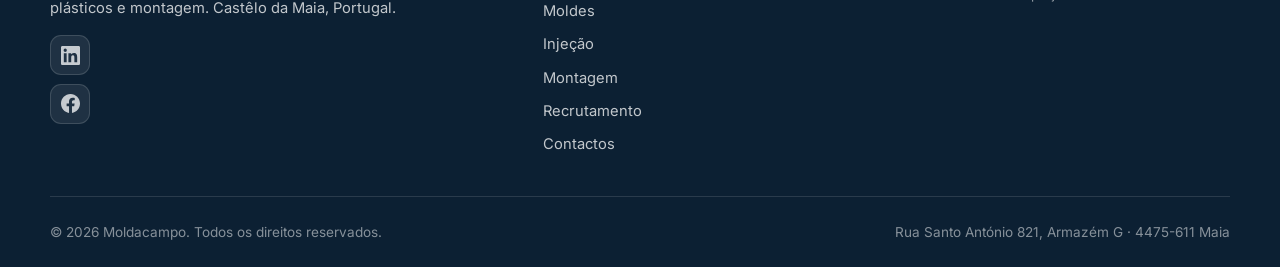
==== commit 176b709d: "Pagina Missao e Valores, redes sociais e imagens em WebP Conteudo recuperado do site original que es" ====
--- a/index.html
+++ b/index.html
@@ -1,10 +1,14 @@
-<!DOCTYPE html>
+﻿<!DOCTYPE html>
 <html lang="pt-PT">
 <head>
     <meta charset="UTF-8">
     <meta name="viewport" content="width=device-width, initial-scale=1.0">
     <title>Moldacampo — Da Ideia ao Ideal | Moldes, Injeção de Plásticos e Montagem</title>
     <meta name="description" content="A Moldacampo possui um processo produtivo completo, que vai desde a conceção do molde à montagem das peças injetadas em plástico. Maia, Portugal.">
+    <meta property="og:title" content="Moldacampo — Da Ideia ao Ideal">
+    <meta property="og:description" content="Processo produtivo completo: desenho, moldes, injeção de plásticos e montagem. Castêlo da Maia, Portugal.">
+    <meta property="og:type" content="website">
+    <meta property="og:locale" content="pt_PT">
     <link rel="icon" type="image/png" href="assets/img/logo.png">
     <link rel="preconnect" href="https://fonts.googleapis.com">
     <link rel="preconnect" href="https://fonts.gstatic.com" crossorigin>
@@ -29,6 +33,7 @@
         <nav class="main-nav" id="menu-principal" aria-label="Navegação principal">
             <ul>
                 <li><a href="index.html" class="is-active">Início</a></li>
+                <li><a href="quem-somos.html">Quem Somos</a></li>
                 <li><a href="index.html#desenho">Desenho</a></li>
                 <li><a href="moldes.html">Moldes</a></li>
                 <li><a href="injecao.html">Injeção</a></li>
@@ -52,7 +57,7 @@
                 <a class="btn btn--ghost" href="#contactos">Fale connosco</a>
             </div>
             <a class="hero-p2020" href="doc.pdf" target="_blank" rel="noopener">
-                <img src="assets/img/portugal2020.png" alt="Portugal 2020, Norte 2020 e União Europeia — Fundo Europeu de Desenvolvimento Regional">
+                <img src="assets/img/portugal2020.webp" alt="Portugal 2020, Norte 2020 e União Europeia — Fundo Europeu de Desenvolvimento Regional">
             </a>
         </div>
     </section>
@@ -69,7 +74,7 @@
             <div class="pillars">
                 <article class="pillar-card reveal">
                     <span class="pillar-num">01</span>
-                    <div class="icon-wrap"><img src="assets/img/icon-desenho.png" alt=""></div>
+                    <div class="icon-wrap"><img src="assets/img/icon-desenho.webp" alt=""></div>
                     <h3>Desenho</h3>
                     <p>A Moldacampo conta, nas suas instalações, com um gabinete de projeto e desenho, que, entre outros trabalhos, dá forma às mais variadas ideias de produtos.</p>
                     <a class="card-link" href="#desenho">Saber mais →</a>
@@ -77,7 +82,7 @@
 
                 <article class="pillar-card reveal">
                     <span class="pillar-num">02</span>
-                    <div class="icon-wrap"><img src="assets/img/icon-moldes.png" alt=""></div>
+                    <div class="icon-wrap"><img src="assets/img/icon-moldes.webp" alt=""></div>
                     <h3>Moldes</h3>
                     <p>Com diversas áreas de atividade, iniciamos o nosso percurso dedicando-nos à conceção de moldes para injeção e fundição, fazendo também vários tipos de trabalhos a nível de manutenção.</p>
                     <a class="card-link" href="moldes.html">Ver equipamentos e serviços →</a>
@@ -85,7 +90,7 @@
 
                 <article class="pillar-card reveal">
                     <span class="pillar-num">03</span>
-                    <div class="icon-wrap"><img src="assets/img/icon-injecao.png" alt=""></div>
+                    <div class="icon-wrap"><img src="assets/img/icon-injecao.webp" alt=""></div>
                     <h3>Injeção</h3>
                     <p>Criámos uma secção de injeção de plásticos, onde realizamos ensaios de moldes de injeção, injeção de pré-séries e séries de produção.</p>
                     <a class="card-link" href="injecao.html">Ver equipamentos e serviços →</a>
@@ -93,7 +98,7 @@
 
                 <article class="pillar-card reveal">
                     <span class="pillar-num">04</span>
-                    <div class="icon-wrap"><img src="assets/img/icon-montagem.png" alt=""></div>
+                    <div class="icon-wrap"><img src="assets/img/icon-montagem.webp" alt=""></div>
                     <h3>Montagem</h3>
                     <p>Uma linha de montagem capaz de dar resposta aos mais variados trabalhos de montagem e embalamento de produtos.</p>
                     <a class="card-link" href="#montagem">Saber mais →</a>
@@ -133,7 +138,7 @@
                 <a class="btn btn--dark" href="moldes.html">Passo seguinte: Moldes</a>
             </div>
             <div class="split-media reveal">
-                <img src="assets/img/fotomoldes.jpg" alt="Interior das instalações da Moldacampo, com centros de maquinação CNC">
+                <img loading="lazy" src="assets/img/fotomoldes.webp" alt="Interior das instalações da Moldacampo, com centros de maquinação CNC">
             </div>
         </div>
     </section>
@@ -142,7 +147,7 @@
     <section class="section section--grey" id="montagem">
         <div class="container split reverse">
             <div class="split-media reveal">
-                <img src="assets/img/fotoinjecao.jpg" alt="Área de injeção e montagem da Moldacampo, com máquinas de injeção e zona de embalamento">
+                <img loading="lazy" src="assets/img/fotoinjecao.webp" alt="Área de injeção e montagem da Moldacampo, com máquinas de injeção e zona de embalamento">
             </div>
             <div class="split-content reveal">
                 <span class="eyebrow">04 · Montagem</span>
@@ -246,11 +251,24 @@
                     <span>MOLDACAMPO</span>
                 </div>
                 <p>Processo produtivo completo: desenho, moldes, injeção de plásticos e montagem. Castêlo da Maia, Portugal.</p>
+                <ul class="social-links">
+                    <li>
+                        <a href="https://pt.linkedin.com/company/moldacampo" target="_blank" rel="noopener" aria-label="Moldacampo no LinkedIn">
+                            <svg viewBox="0 0 24 24" fill="currentColor" aria-hidden="true"><path d="M20.45 20.45h-3.56v-5.57c0-1.33-.02-3.04-1.85-3.04-1.85 0-2.14 1.45-2.14 2.94v5.67H9.35V9h3.41v1.56h.05c.48-.9 1.63-1.85 3.36-1.85 3.6 0 4.27 2.37 4.27 5.45v6.29ZM5.34 7.43a2.06 2.06 0 1 1 0-4.13 2.06 2.06 0 0 1 0 4.13Zm1.78 13.02H3.56V9h3.56v11.45ZM22.22 0H1.77C.79 0 0 .77 0 1.72v20.56C0 23.23.79 24 1.77 24h20.45c.98 0 1.78-.77 1.78-1.72V1.72C24 .77 23.2 0 22.22 0Z"/></svg>
+                        </a>
+                    </li>
+                    <li>
+                        <a href="https://www.facebook.com/moldacampo" target="_blank" rel="noopener" aria-label="Moldacampo no Facebook">
+                            <svg viewBox="0 0 24 24" fill="currentColor" aria-hidden="true"><path d="M24 12.07C24 5.4 18.63 0 12 0S0 5.4 0 12.07C0 18.1 4.39 23.09 10.13 24v-8.44H7.08v-3.49h3.05V9.41c0-3.02 1.79-4.69 4.53-4.69 1.31 0 2.68.24 2.68.24v2.97h-1.51c-1.49 0-1.96.93-1.96 1.89v2.25h3.33l-.53 3.49h-2.8V24C19.61 23.09 24 18.1 24 12.07Z"/></svg>
+                        </a>
+                    </li>
+                </ul>
             </div>
 
             <div>
                 <h4>Navegação</h4>
                 <ul>
+                    <li><a href="quem-somos.html">Missão e Valores</a></li>
                     <li><a href="index.html#desenho">Desenho</a></li>
                     <li><a href="moldes.html">Moldes</a></li>
                     <li><a href="injecao.html">Injeção</a></li>
@@ -263,7 +281,7 @@
             <div class="footer-p2020">
                 <h4>Cofinanciamento</h4>
                 <a href="doc.pdf" target="_blank" rel="noopener">
-                    <img src="assets/img/portugal2020.png" alt="Portugal 2020, Norte 2020 e União Europeia — Fundo Europeu de Desenvolvimento Regional">
+                    <img src="assets/img/portugal2020.webp" alt="Portugal 2020, Norte 2020 e União Europeia — Fundo Europeu de Desenvolvimento Regional">
                 </a>
                 <p>Consulte a ficha de projeto (PDF).</p>
             </div>
--- a/css/style.css
+++ b/css/style.css
@@ -1,4 +1,4 @@
-/* ============================================================
+﻿/* ============================================================
    MOLDACAMPO — style.css
    Paleta baseada no logótipo: azul-marinho + azul
    ============================================================ */
@@ -191,8 +191,8 @@
     background-position: center;
     opacity: 0.22;
 }
-.hero--bg-moldes::before { background-image: url("../assets/img/fotomoldes.jpg"); }
-.hero--bg-injecao::before { background-image: url("../assets/img/fotoinjecao.jpg"); }
+.hero--bg-moldes::before { background-image: url("../assets/img/fotomoldes.webp"); }
+.hero--bg-injecao::before { background-image: url("../assets/img/fotoinjecao.webp"); }
 .hero::after {
     content: "";
     position: absolute;
@@ -518,6 +518,131 @@
 .machine-card p { font-size: 0.9rem; color: var(--grey-600); margin: 0; }
 
 /* ============================================================
+   Missão e Valores
+   ============================================================ */
+.mission-quote {
+    max-width: 840px;
+    margin-inline: auto;
+    text-align: center;
+    font-family: var(--font-heading);
+    font-size: clamp(1.25rem, 2.6vw, 1.8rem);
+    line-height: 1.4;
+    font-weight: 600;
+    color: var(--navy-900);
+}
+.section--navy .mission-quote { color: var(--white); }
+
+.mission-quote::before,
+.mission-quote::after {
+    content: "";
+    display: block;
+    width: 56px;
+    height: 3px;
+    background: var(--blue-500);
+    border-radius: 3px;
+    margin-inline: auto;
+}
+.mission-quote::before { margin-block-end: 1.6rem; }
+.mission-quote::after { margin-block-start: 1.6rem; }
+
+.values-grid {
+    display: grid;
+    grid-template-columns: repeat(3, 1fr);
+    gap: 1.3rem;
+}
+
+.value-card {
+    background: var(--white);
+    border: 1px solid var(--grey-100);
+    border-inline-start: 3px solid var(--blue-500);
+    border-radius: var(--radius);
+    padding: 1.5rem 1.6rem;
+    box-shadow: var(--shadow-sm);
+    transition: var(--transition);
+}
+.value-card:hover { transform: translateY(-4px); box-shadow: var(--shadow-md); }
+
+.value-card h3 {
+    font-size: 1.02rem;
+    margin-block-end: 0.45rem;
+}
+.value-card p {
+    font-size: 0.92rem;
+    color: var(--grey-600);
+    margin: 0;
+}
+
+.policy-intro {
+    max-width: 62ch;
+    font-size: 1.05rem;
+    color: var(--grey-600);
+    margin-block-end: 2.2rem;
+}
+.section--navy .policy-intro { color: rgba(255, 255, 255, 0.78); }
+
+.policy-list {
+    display: grid;
+    grid-template-columns: repeat(2, 1fr);
+    gap: 1rem 2rem;
+    list-style: none;
+    margin: 0;
+    padding: 0;
+}
+
+.policy-list li {
+    display: flex;
+    gap: 0.85rem;
+    align-items: flex-start;
+    font-size: 0.95rem;
+    color: rgba(255, 255, 255, 0.8);
+    line-height: 1.55;
+}
+
+.policy-list .check {
+    flex-shrink: 0;
+    display: grid;
+    place-items: center;
+    width: 24px;
+    height: 24px;
+    margin-block-start: 2px;
+    border-radius: 50%;
+    background: rgba(59, 163, 222, 0.18);
+    color: var(--blue-400);
+    font-size: 0.75rem;
+    font-weight: 700;
+}
+
+/* ============================================================
+   Redes sociais
+   ============================================================ */
+.social-links {
+    display: flex;
+    gap: 0.6rem;
+    list-style: none;
+    margin: 1.2rem 0 0;
+    padding: 0;
+}
+
+.social-links a {
+    display: grid;
+    place-items: center;
+    width: 40px;
+    height: 40px;
+    border-radius: 11px;
+    background: rgba(255, 255, 255, 0.08);
+    border: 1px solid rgba(255, 255, 255, 0.14);
+    color: rgba(255, 255, 255, 0.8);
+    transition: var(--transition);
+}
+.social-links a:hover {
+    background: var(--blue-500);
+    border-color: var(--blue-500);
+    color: var(--white);
+    transform: translateY(-2px);
+}
+.social-links svg { width: 19px; height: 19px; }
+
+/* ============================================================
    Recrutamento
    ============================================================ */
 .recruit-box {
@@ -700,6 +825,8 @@
     .pillars { grid-template-columns: repeat(2, 1fr); }
     .machine-gallery { grid-template-columns: repeat(2, 1fr); }
     .equip-grid { grid-template-columns: repeat(2, 1fr); }
+    .values-grid { grid-template-columns: repeat(2, 1fr); }
+    .policy-list { grid-template-columns: 1fr; }
     .split { grid-template-columns: 1fr; }
     .split.reverse .split-media { order: 0; }
     .contact-grid { grid-template-columns: 1fr; }
@@ -729,6 +856,7 @@
     .pillars { grid-template-columns: 1fr; }
     .machine-gallery { grid-template-columns: 1fr; }
     .equip-grid { grid-template-columns: 1fr; }
+    .values-grid { grid-template-columns: 1fr; }
     .stats { grid-template-columns: 1fr; }
     .next-steps { grid-template-columns: 1fr; }
     .footer-grid { grid-template-columns: 1fr; }
